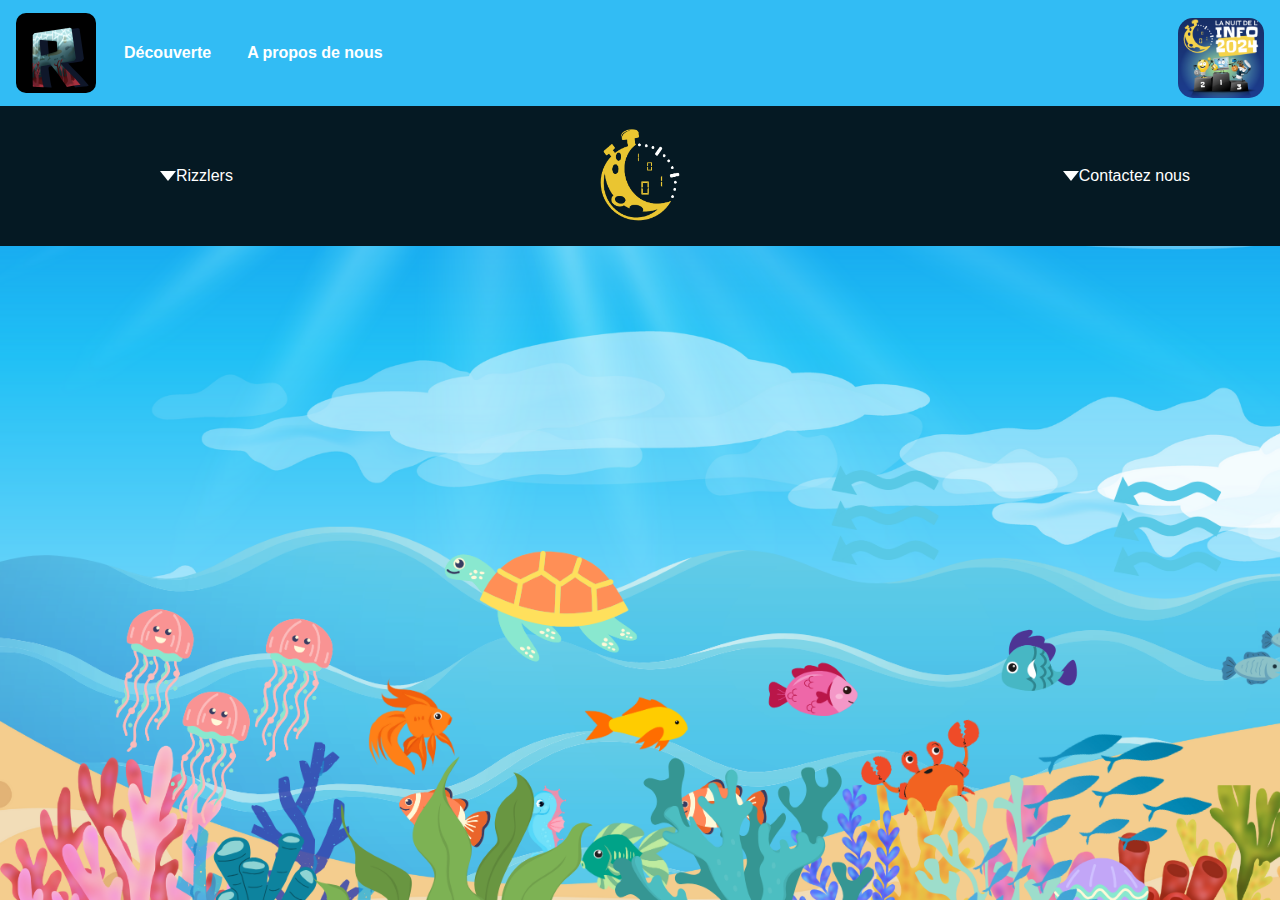
==== Mission principal/decouverte.html @ e78df1b6 "Update decouverte.html" ====
<!DOCTYPE html>
<html lang="en">
<head>
    <meta charset="UTF-8">
    <link rel="stylesheet" href="css.css">
    <title>Accueil</title>
    <link rel="stylesheet" href="https://cdn.jsdelivr.net/npm/bootstrap@4.6.2/dist/css/bootstrap.min.css" >
</head>
<body>
<nav class="navbar navbar-expand-lg navbar-light" style="background-color: #32BCF4;">


    <a href="accueil.html">
        <img class="logo_equipe" src="images/logo_equipe.jpg" alt="Logo de l'équipe">
    </a>
    <button class="navbar-toggler" type="button" data-toggle="collapse" data-target="#navbarText" aria-controls="navbarText" aria-expanded="false" aria-label="Toggle navigation">
        <span class="navbar-toggler-icon"></span>
    </button>
    <div class="collapse navbar-collapse">
        <ul class="navbar-nav mr-auto">
            <li>
                <a class="nav-link" href="decouverte.html">Découverte</a>
            </li>
            <li>
                <a class="nav-link" href="equipe.html">A propos de nous</a>
            </li>
        </ul>
        <span class="logo_event">
                    <img src="images/nuitdel'info.png" alt="nuit de l'info">
                </span>
    </div>
</nav>



<footer>
    <div class="regroupe">
        <div class="equipe">
            <details>
                <summary>Rizzlers</summary>
                <div class="participant">
                    <p>Assia BENMAKHLOUF</p>
                    <p>Ayoub CHIKHI</p>
                    <p>Dorian SERIEYS</p>
                    <p>Aswin SIVASEKARAN</p>
                    <p>Niloy CHANDRA</p>
                    <p>Mohamed BOUYAHIA</p>
                    <p>Inès LADJENEF</p>
                    <p>Mohammed-Yassine ARKHA</p>
                </div>
            </details>
        </div>

        <div class="event">
            <img src="images/logo_event.png" alt="Logo de l'event">
        </div>

        <div class="iut">
            <details>
                <summary>Contactez nous</summary>
                <div class="reseau">
                    <p>Instagram</p>
                    <p>Twitter</p>
                    <p>Discord</p>
                    <p>Facebook</p>
                </div>
            </details>
        </div>
    </div>
</footer>

<script src="https://code.jquery.com/jquery-3.5.1.slim.min.js"></script>
<script src="https://cdn.jsdelivr.net/npm/bootstrap@4.6.2/dist/js/bootstrap.bundle.min.js"></script>
</body>
</html>
---- Mission principal/css.css ----
html, body {
    margin: 0;
    padding: 0;
    height: 100%;
    background-image: url("images/imageocean.png");
    background-repeat: no-repeat;
    background-size: cover;
}

body {
    display: flex;
    flex-direction: column; /* Toujours en colonne */
}

.main-content {
    flex-grow: 1; /* Permet d'occuper l'espace restant entre la nav et le footer */
    padding: 20px; /* Ajoute de l'espace autour du texte */
    color: black; /* Couleur du texte */
    text-align: left; /* Texte aligné à gauche */
}

/* Logo dans la navbar */
.logo_equipe {
    height: 80px;
    border-radius: 10px;
}
.navbar-nav .nav-link {
    color: white !important;
    font-weight: bold;
    text-decoration: none;
    margin-left: 20px; /* Décale chaque lien de 20px à gauche */
}

/* Logo de l'événement dans la navbar */
.logo_event img {
    display: block;
    margin-top: 10px;
    height: 80px;
    width: auto;
    border-radius: 15px;
}

.equipe{
    display: flex;
}

/* Footer général */
footer {
    background-color: #051923;
    display: flex;
    justify-content: space-between;
    padding: 20px;
}
.regroupe {
    display: flex;
    justify-content: space-between; /* Distribute space between items */
    align-items: center; /* Align items vertically in the center */
    gap: 20px; /* Space between items */
}

.equipe, .event, .iut {
    display: flex;
    flex-direction: column; /* Align content in a column within each section */
    justify-content: center; /* Vertically center the content */
}

.equipe p{
    text-align: center;
    justify-self: center;
    margin-left: 120px;
    padding-bottom: -10px;
    color: white;
}

.event img{
    width: 100px;
    height: 100px;
    margin-right: -100px;
}
details {
    display: flex;
    flex-direction: column;
    align-items: center; /* Centre le contenu horizontalement */
    justify-content: center; /* Centre le contenu verticalement */
    color: white;
}

details > summary {
    display: inline-flex; /* Aligne flèche et texte horizontalement */
    align-items: center; /* Aligne flèche et texte verticalement */
    cursor: pointer;
    text-align: center; /* Centre le texte */
    padding: 10px 20px; /* Ajoute un peu de marge autour du rizzler */
    margin-left: 120px;
}

details > summary::before {
    content: ''; /* Pas de texte, seulement un triangle */
    width: 0;
    height: 0;
    border-left: 8px solid transparent;
    border-right: 8px solid transparent;
    border-top: 10px solid white;
}


details[open] > summary::before {
    transform: rotate(90deg); /* Fait tourner la flèche lorsque ouvert */
    transition: transform 0.3s ease;
}
details > *:not(summary) {
    text-align: center; /* Centre les éléments sous le summary */
    margin-top: 10px; /* Ajoute un espace entre le summary et le contenu */
    color: black; /* Couleur du texte */
    font-size: 18px; /* Taille du texte */
}
.reseau p{
    text-align: center;
    justify-self: center;
    margin-left: 120px;
    padding-bottom: -10px;
    color: white;
}
.iut {
    display: flex;
    flex-direction: column;
    justify-content: center;
    margin-right: 50px; /* Décale la div IUT vers la gauche */
}
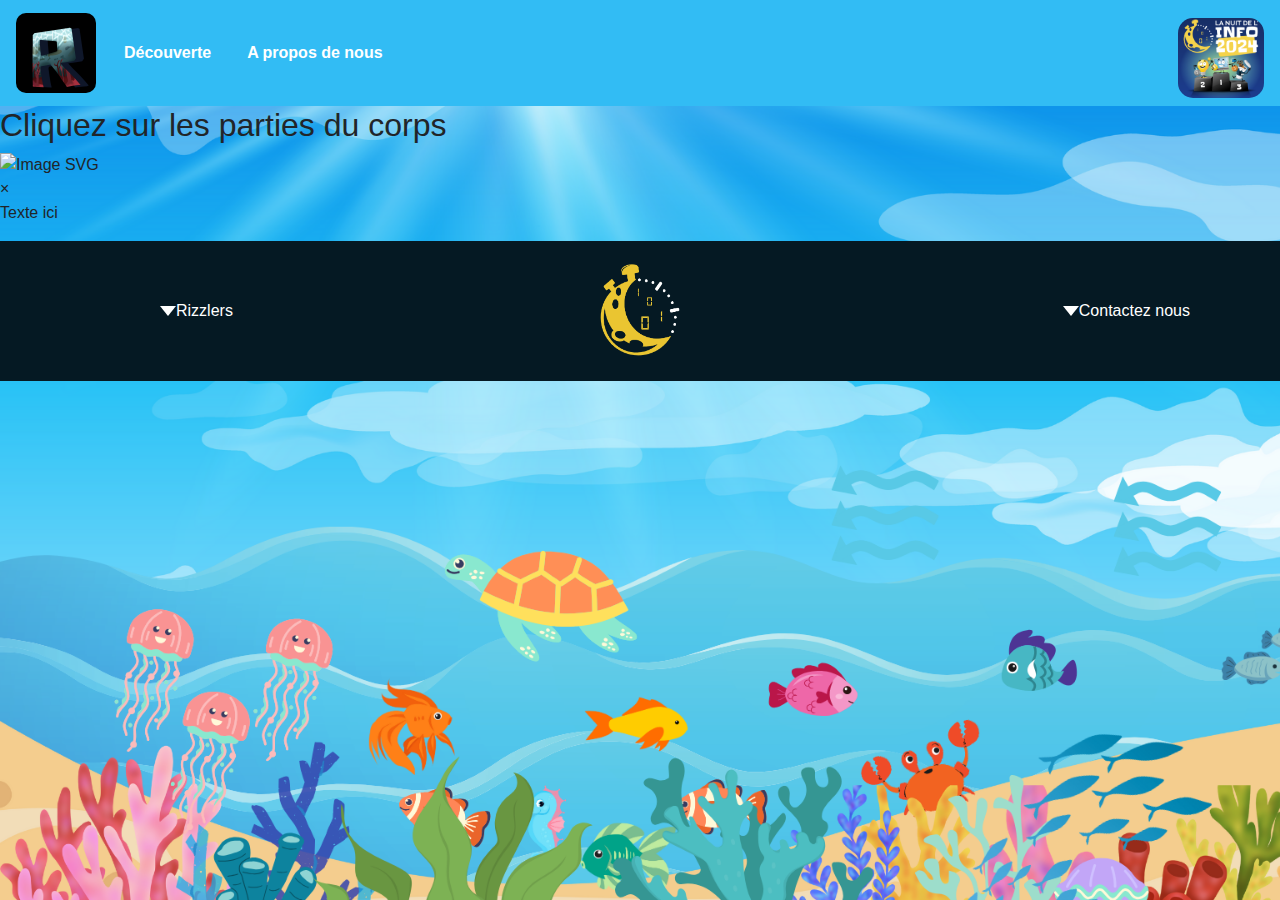
==== commit cc5fd37d: "Update decouverte.html" ====
--- a/Mission principal/decouverte.html
+++ b/Mission principal/decouverte.html
@@ -31,6 +31,72 @@
     </div>
 </nav>
 
+    <h2>Cliquez sur les parties du corps</h2>
+
+<div class="image-container">
+    <img src="image.svg" alt="Image SVG" id="mainImage">
+    <div id="overlay">
+        <div class="zone" id="zone1" style="top: 5%; left: 45%; width: 10%; height: 7%;" data-text="Le cerveau humain est un réseau denses de neurones, liés entre eux par des synapses, qui coordonnent les fonctions cognitives, émotionnelles, et motrices. De manière similaire, l’océan est un vaste système connecté de courants marins, d’écosystèmes, et de cycles biochimiques. Tout comme le cerveau relie chaque partie du corps via des signaux nerveux, l’océan relie les continents en régulant le climat, en influençant les précipitations, et en alimentant la vie marine."></div>
+        <div class="zone" id="zone3" style="top: 23%; left: 40%; width: 20%; height: 10%;" data-text="Les poumons humains sont responsables de l’échange d’oxygène et de dioxyde de carbone, fournissant le carburant indispensable à toutes les cellules du corps. L’océan joue un rôle similaire à l’échelle planétaire : grâce au phytoplancton, il produit plus de 50 % de l’oxygène que nous respirons. Ce minuscule organisme, qui effectue la photosynthèse, agit comme les alvéoles des poumons humains, capturant le dioxyde de carbone et libérant l’oxygène nécessaire à la vie."></div>
+        <div class="zone" id="zone2" style="top: 25%; left: 49%; width: 7%; height: 5%;" data-text="Le cœur humain, en tant qu’organe vital, pompe le sang qui transporte l’oxygène et les nutriments essentiels à travers le corps. De même, l’océan agit comme le « cœur bleu » de la Terre. Il régule les climats, génère la majeure partie de l’oxygène que nous respirons grâce au phytoplancton, et fournit des ressources essentielles pour la survie de millions d’espèces."></div>
+        <div class="zone" id="zone4" style="top: 36%; left: 68%; width: 7%; height: 10%;" data-text="Les veines humaines forment un réseau complexe qui transporte le sang désoxygéné vers le cœur pour être réoxygéné. L’océan, avec ses courants marins, joue un rôle similaire en redistribuant la chaleur, les nutriments et l’énergie à travers le globe. Ces systèmes permettent de maintenir un équilibre essentiel pour la vie, que ce soit dans le corps ou sur Terre."></div>
+    </div>
+</div>
+<div id="textWindow" class="text-window">
+    <span id="closeBtn">&times;</span>
+    <p id="textContent">Texte ici</p>
+</div>
+
+<script>
+    const zones = document.querySelectorAll('.zone');
+    const mainImage = document.getElementById('mainImage');
+    const fullScreenOverlay = document.createElement('div');
+    fullScreenOverlay.style.position = 'fixed';
+    fullScreenOverlay.style.top = '0';
+    fullScreenOverlay.style.left = '0';
+    fullScreenOverlay.style.width = '100%';
+    fullScreenOverlay.style.height = '100%';
+    fullScreenOverlay.style.backgroundColor = 'black';
+    fullScreenOverlay.style.color = 'white';
+    fullScreenOverlay.style.display = 'flex';
+    fullScreenOverlay.style.justifyContent = 'center';
+    fullScreenOverlay.style.alignItems = 'center';
+    fullScreenOverlay.style.fontSize = '2rem';
+    fullScreenOverlay.style.zIndex = '1000';
+    fullScreenOverlay.style.display = 'none';
+    document.body.appendChild(fullScreenOverlay);
+    const closeOverlayButton = document.createElement('button');
+    closeOverlayButton.textContent = 'Fermer';
+    closeOverlayButton.style.position = 'absolute';
+    closeOverlayButton.style.top = '10px';
+    closeOverlayButton.style.right = '10px';
+    closeOverlayButton.style.padding = '10px 15px';
+    closeOverlayButton.style.fontSize = '1rem';
+    closeOverlayButton.style.backgroundColor = 'red';
+    closeOverlayButton.style.color = 'white';
+    closeOverlayButton.style.border = 'none';
+    closeOverlayButton.style.cursor = 'pointer';
+    closeOverlayButton.style.borderRadius = '5px';
+    fullScreenOverlay.appendChild(closeOverlayButton);
+    zones.forEach(zone => {
+        zone.addEventListener('click', () => {
+            const text = zone.getAttribute('data-text');
+            if (text) {
+                mainImage.style.display = 'none';
+                fullScreenOverlay.style.display = 'flex';
+                fullScreenOverlay.textContent = text;
+                fullScreenOverlay.appendChild(closeOverlayButton);
+            }
+        });
+    });
+    closeOverlayButton.addEventListener('click', () => {
+        fullScreenOverlay.style.display = 'none';
+        mainImage.style.display = 'block';
+    });
+    closeOverlayButton.addEventListener('click', (event) => {
+        event.stopPropagation();
+    });
+</script>
 
 
 <footer>
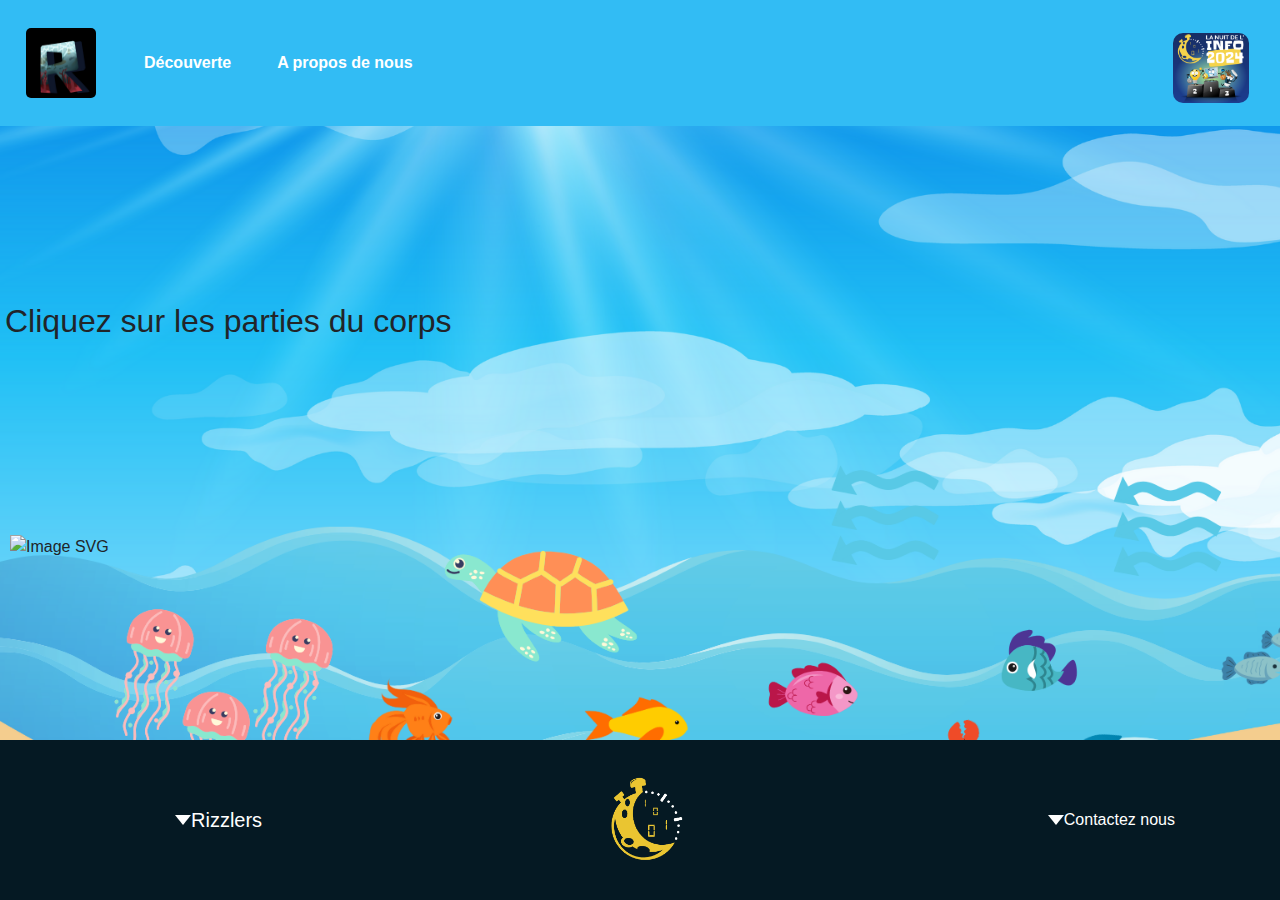
==== commit 8c907d87: "Update decouverte.html" ====
--- a/Mission principal/decouverte.html
+++ b/Mission principal/decouverte.html
@@ -2,7 +2,7 @@
 <html lang="en">
 <head>
     <meta charset="UTF-8">
-    <link rel="stylesheet" href="css.css">
+    <link rel="stylesheet" href="style.css">
     <title>Accueil</title>
     <link rel="stylesheet" href="https://cdn.jsdelivr.net/npm/bootstrap@4.6.2/dist/css/bootstrap.min.css" >
 </head>
--- a/Mission principal/style.css
+++ b/Mission principal/style.css
@@ -0,0 +1,193 @@
+html, body {
+    margin: 0;
+    padding: 0;
+    height: 100%; /* Pour que le corps occupe toute la hauteur de la fenêtre */
+    display: flex;
+    flex-direction: column; /* Colonne : contenu suivi du footer */
+}
+
+body {
+    justify-content: space-between; /* Sépare le contenu et le footer */
+    background-image: url("images/imageocean.png");
+    background-repeat: no-repeat;
+    background-size: cover;
+}
+
+/* Logo dans la navbar */
+.logo_equipe {
+    height: 80px;
+    border-radius: 10px;
+}
+.navbar-nav .nav-link {
+    color: white !important;
+    font-weight: bold;
+    text-decoration: none;
+    margin-left: 20px; /* Décale chaque lien de 20px à gauche */
+}
+
+/* Logo de l'événement dans la navbar */
+.logo_event img {
+    display: block;
+    margin-top: 10px;
+    height: 80px;
+    width: auto;
+    border-radius: 15px;
+}
+
+.equipe{
+    display: flex;
+}
+
+/* Footer général */
+footer {
+    background-color: #051923;
+    display: flex;
+    justify-content: space-between;
+    padding: 20px;
+}
+.regroupe {
+    display: flex;
+    justify-content: space-between; /* Distribute space between items */
+    align-items: center; /* Align items vertically in the center */
+    gap: 20px; /* Space between items */
+}
+
+.equipe, .event, .iut {
+    display: flex;
+    flex-direction: column; /* Align content in a column within each section */
+    justify-content: center; /* Vertically center the content */
+}
+
+.equipe p{
+    text-align: center;
+    justify-self: center;
+    margin-left: 120px;
+    padding-bottom: -10px;
+    color: white;
+}
+
+.event img{
+    width: 100px;
+    height: 100px;
+    margin-right: -100px;
+}
+details {
+    display: flex;
+    flex-direction: column;
+    align-items: center; /* Centre le contenu horizontalement */
+    justify-content: center; /* Centre le contenu verticalement */
+    color: white;
+}
+
+details > summary {
+    display: inline-flex; /* Aligne flèche et texte horizontalement */
+    align-items: center; /* Aligne flèche et texte verticalement */
+    cursor: pointer;
+    text-align: center; /* Centre le texte */
+    padding: 10px 20px; /* Ajoute un peu de marge autour du rizzler */
+    margin-left: 120px;
+}
+
+details > summary::before {
+    content: ''; /* Pas de texte, seulement un triangle */
+    width: 0;
+    height: 0;
+    border-left: 8px solid transparent;
+    border-right: 8px solid transparent;
+    border-top: 10px solid white;
+}
+
+
+details[open] > summary::before {
+    transform: rotate(90deg); /* Fait tourner la flèche lorsque ouvert */
+    transition: transform 0.3s ease;
+}
+details > *:not(summary) {
+    text-align: center; /* Centre les éléments sous le summary */
+    margin-top: 10px; /* Ajoute un espace entre le summary et le contenu */
+    color: black; /* Couleur du texte */
+    font-size: 18px; /* Taille du texte */
+}
+.reseau p{
+    text-align: center;
+    justify-self: center;
+    margin-left: 120px;
+    padding-bottom: -10px;
+    color: white;
+}
+.iut {
+    display: flex;
+    flex-direction: column;
+    justify-content: center;
+    margin-right: 50px; /* Décale la div IUT vers la gauche */
+}
+
+
+
+main section h1{
+    font-size: 40px;
+    justify-self: center;
+    color: #021860;
+}
+
+.main {
+    font-size: 20px;
+    justify-self: center;
+    color: #0c00cc;
+    text-align: center;
+}
+
+.equipe {
+    font-size: 20px;
+    justify-self: center;
+    color: #0c00cc;
+    text-align: center;
+}
+
+.image-container {
+    position: relative;
+    display: inline-block;
+    width: 600px;
+    height: auto;
+}
+#mainImage {
+    width: 100%;
+    height: auto;
+    cursor: pointer;
+}
+#overlay {
+    position: absolute;
+    top: 0;
+    left: 0;
+    width: 100%;
+    height: 100%;
+    pointer-events: none;
+}
+.zone {
+    pointer-events: auto;
+    position: absolute;
+    cursor: pointer;
+    background: rgba(255, 255, 255, 0.3);
+    border: 2px solid rgba(0, 0, 0, 0.5);
+    opacity: 0;
+}
+.text-window {
+    display: none;
+    position: absolute;
+    background: rgba(0, 0, 0, 1);
+    color: white;
+    padding: 10px;
+    border-radius: 2px;
+    z-index: 10;
+}
+.text-window #closeBtn {
+    position: absolute;
+    top: 0;
+    right: 10px;
+    cursor: pointer;
+    font-size: 32px;
+}
+
+*{
+    padding: 5px;
+}
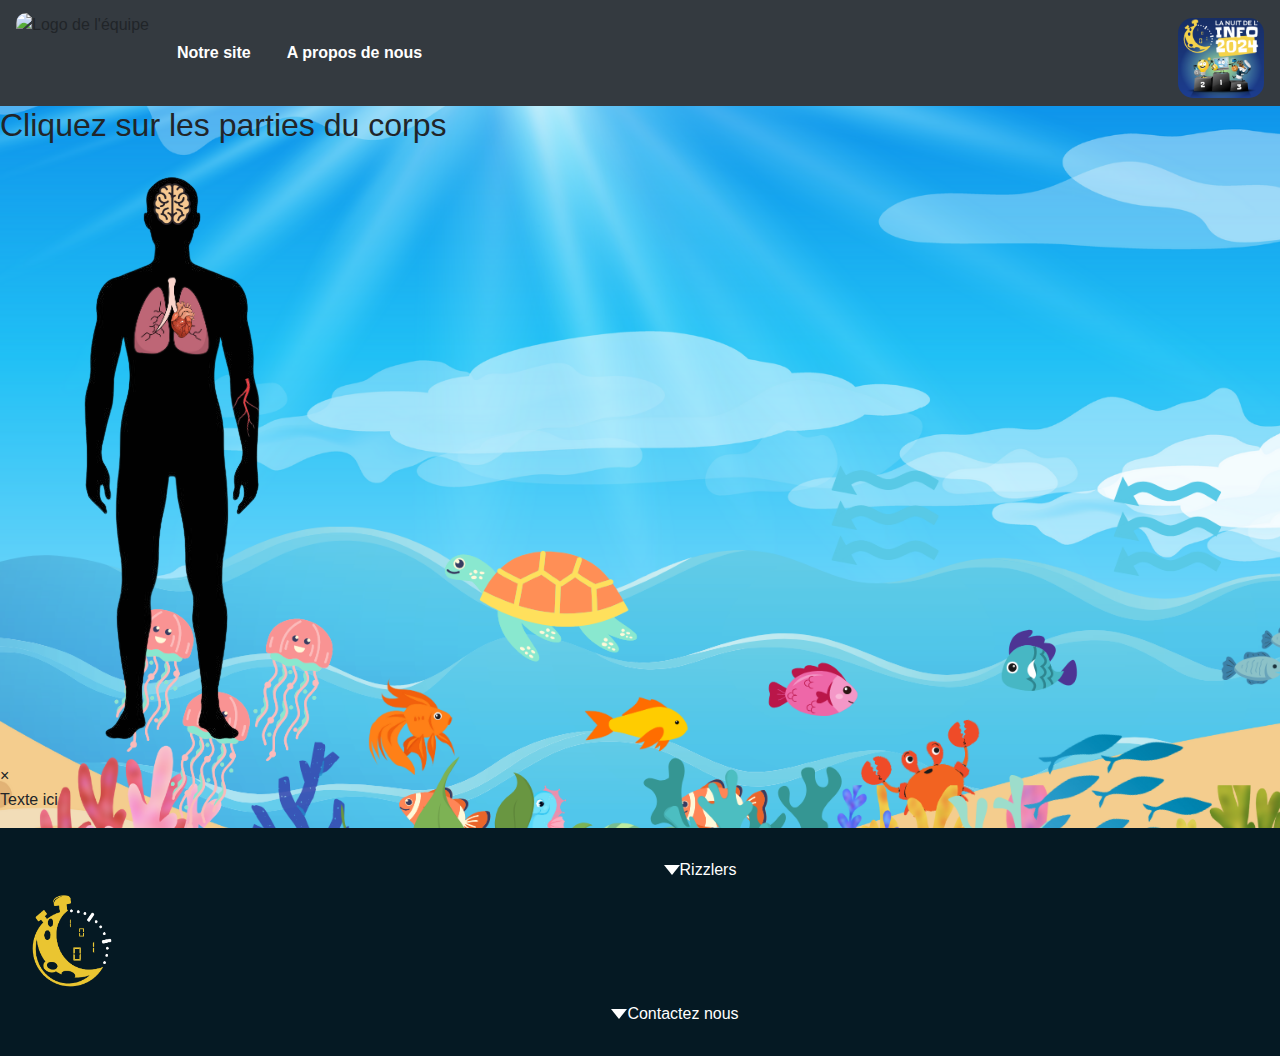
==== commit 998108ca: "Update decouverte.html" ====
--- a/Mission principal/decouverte.html
+++ b/Mission principal/decouverte.html
@@ -2,39 +2,36 @@
 <html lang="en">
 <head>
     <meta charset="UTF-8">
-    <link rel="stylesheet" href="style.css">
+    <link rel="stylesheet" href="css.css">
     <title>Accueil</title>
     <link rel="stylesheet" href="https://cdn.jsdelivr.net/npm/bootstrap@4.6.2/dist/css/bootstrap.min.css" >
 </head>
 <body>
-<nav class="navbar navbar-expand-lg navbar-light" style="background-color: #32BCF4;">
-
-
-    <a href="accueil.html">
-        <img class="logo_equipe" src="images/logo_equipe.jpg" alt="Logo de l'équipe">
-    </a>
+<nav class="navbar navbar-expand-lg navbar-light bg-dark">
+    <img class="logo_equipe" src="images/KoroSensei.png" alt="Logo de l'équipe">
     <button class="navbar-toggler" type="button" data-toggle="collapse" data-target="#navbarText" aria-controls="navbarText" aria-expanded="false" aria-label="Toggle navigation">
         <span class="navbar-toggler-icon"></span>
     </button>
     <div class="collapse navbar-collapse">
         <ul class="navbar-nav mr-auto">
             <li>
-                <a class="nav-link" href="decouverte.html">Découverte</a>
+                <a class="nav-link" href="notre_site.html">Notre site</a>
             </li>
             <li>
                 <a class="nav-link" href="equipe.html">A propos de nous</a>
             </li>
         </ul>
         <span class="logo_event">
-                    <img src="images/nuitdel'info.png" alt="nuit de l'info">
-                </span>
+      <img src="images/nuitdel'info.png" alt="nuit de l'info">
+    </span>
     </div>
 </nav>
 
-    <h2>Cliquez sur les parties du corps</h2>
+
+<h2>Cliquez sur les parties du corps</h2>
 
 <div class="image-container">
-    <img src="image.svg" alt="Image SVG" id="mainImage">
+    <img src="images/image.svg" alt="Image SVG" id="mainImage">
     <div id="overlay">
         <div class="zone" id="zone1" style="top: 5%; left: 45%; width: 10%; height: 7%;" data-text="Le cerveau humain est un réseau denses de neurones, liés entre eux par des synapses, qui coordonnent les fonctions cognitives, émotionnelles, et motrices. De manière similaire, l’océan est un vaste système connecté de courants marins, d’écosystèmes, et de cycles biochimiques. Tout comme le cerveau relie chaque partie du corps via des signaux nerveux, l’océan relie les continents en régulant le climat, en influençant les précipitations, et en alimentant la vie marine."></div>
         <div class="zone" id="zone3" style="top: 23%; left: 40%; width: 20%; height: 10%;" data-text="Les poumons humains sont responsables de l’échange d’oxygène et de dioxyde de carbone, fournissant le carburant indispensable à toutes les cellules du corps. L’océan joue un rôle similaire à l’échelle planétaire : grâce au phytoplancton, il produit plus de 50 % de l’oxygène que nous respirons. Ce minuscule organisme, qui effectue la photosynthèse, agit comme les alvéoles des poumons humains, capturant le dioxyde de carbone et libérant l’oxygène nécessaire à la vie."></div>
@@ -98,43 +95,42 @@
     });
 </script>
 
+<footer>
+    <div class="jsp">
+    <div class="equipe">
+        <details>
+            <summary>Rizzlers</summary>
+            <div class="participant">
+            <p>Assia BENMAKHLOUF</p>
+            <p>Ayoub CHIKHI</p>
+            <p>Dorian SERIEYS</p>
+            <p>Aswin SIVASEKARAN</p>
+            <p>Niloy CHANDRA</p>
+            <p>Mohamed BOUYAHIA</p>
+            </div>
+        </details>
+    </div>
 
-<footer>
-    <div class="regroupe">
-        <div class="equipe">
-            <details>
-                <summary>Rizzlers</summary>
-                <div class="participant">
-                    <p>Assia BENMAKHLOUF</p>
-                    <p>Ayoub CHIKHI</p>
-                    <p>Dorian SERIEYS</p>
-                    <p>Aswin SIVASEKARAN</p>
-                    <p>Niloy CHANDRA</p>
-                    <p>Mohamed BOUYAHIA</p>
-                    <p>Inès LADJENEF</p>
-                    <p>Mohammed-Yassine ARKHA</p>
-                </div>
-            </details>
-        </div>
+    <div class="event">
+        <img src="images/logo_event.png" alt="Logo de l'event">
+    </div>
 
-        <div class="event">
-            <img src="images/logo_event.png" alt="Logo de l'event">
-        </div>
-
-        <div class="iut">
-            <details>
-                <summary>Contactez nous</summary>
-                <div class="reseau">
-                    <p>Instagram</p>
-                    <p>Twitter</p>
-                    <p>Discord</p>
-                    <p>Facebook</p>
-                </div>
-            </details>
-        </div>
+    <div class="iut">
+        <details>
+            <summary>Contactez nous</summary>
+            <div class="participant">
+                <p>Assia BENMAKHLOUF</p>
+                <p>Ayoub CHIKHI</p>
+                <p>Dorian SERIEYS</p>
+                <p>Aswin SIVASEKARAN</p>
+                <p>Niloy CHANDRA</p>
+                <p>Mohamed BOUYAHIA</p>
+            </div>
+        </details>
+    </div>
     </div>
 </footer>
-
+<!-- Bootstrap JS and dependencies -->
 <script src="https://code.jquery.com/jquery-3.5.1.slim.min.js"></script>
 <script src="https://cdn.jsdelivr.net/npm/bootstrap@4.6.2/dist/js/bootstrap.bundle.min.js"></script>
 </body>
--- a/Mission principal/css.css
+++ b/Mission principal/css.css
@@ -0,0 +1,129 @@
+html, body {
+    margin: 0;
+    padding: 0;
+    height: 100%;
+    background-image: url("images/imageocean.png");
+    background-repeat: no-repeat;
+    background-size: cover;
+}
+
+body {
+    display: flex;
+    flex-direction: column; /* Toujours en colonne */
+}
+
+.main-content {
+    flex-grow: 1; /* Permet d'occuper l'espace restant entre la nav et le footer */
+    padding: 20px; /* Ajoute de l'espace autour du texte */
+    color: black; /* Couleur du texte */
+    text-align: left; /* Texte aligné à gauche */
+}
+
+/* Logo dans la navbar */
+.logo_equipe {
+    height: 80px;
+    border-radius: 10px;
+}
+.navbar-nav .nav-link {
+    color: white !important;
+    font-weight: bold;
+    text-decoration: none;
+    margin-left: 20px; /* Décale chaque lien de 20px à gauche */
+}
+
+/* Logo de l'événement dans la navbar */
+.logo_event img {
+    display: block;
+    margin-top: 10px;
+    height: 80px;
+    width: auto;
+    border-radius: 15px;
+}
+
+.equipe{
+    display: flex;
+}
+
+/* Footer général */
+footer {
+    background-color: #051923;
+    display: flex;
+    justify-content: space-between;
+    padding: 20px;
+}
+.regroupe {
+    display: flex;
+    justify-content: space-between; /* Distribute space between items */
+    align-items: center; /* Align items vertically in the center */
+    gap: 20px; /* Space between items */
+}
+
+.equipe, .event, .iut {
+    display: flex;
+    flex-direction: column; /* Align content in a column within each section */
+    justify-content: center; /* Vertically center the content */
+}
+
+.equipe p{
+    text-align: center;
+    justify-self: center;
+    margin-left: 120px;
+    padding-bottom: -10px;
+    color: white;
+}
+
+.event img{
+    width: 100px;
+    height: 100px;
+    margin-right: -100px;
+}
+details {
+    display: flex;
+    flex-direction: column;
+    align-items: center; /* Centre le contenu horizontalement */
+    justify-content: center; /* Centre le contenu verticalement */
+    color: white;
+}
+
+details > summary {
+    display: inline-flex; /* Aligne flèche et texte horizontalement */
+    align-items: center; /* Aligne flèche et texte verticalement */
+    cursor: pointer;
+    text-align: center; /* Centre le texte */
+    padding: 10px 20px; /* Ajoute un peu de marge autour du rizzler */
+    margin-left: 120px;
+}
+
+details > summary::before {
+    content: ''; /* Pas de texte, seulement un triangle */
+    width: 0;
+    height: 0;
+    border-left: 8px solid transparent;
+    border-right: 8px solid transparent;
+    border-top: 10px solid white;
+}
+
+
+details[open] > summary::before {
+    transform: rotate(90deg); /* Fait tourner la flèche lorsque ouvert */
+    transition: transform 0.3s ease;
+}
+details > *:not(summary) {
+    text-align: center; /* Centre les éléments sous le summary */
+    margin-top: 10px; /* Ajoute un espace entre le summary et le contenu */
+    color: black; /* Couleur du texte */
+    font-size: 18px; /* Taille du texte */
+}
+.reseau p{
+    text-align: center;
+    justify-self: center;
+    margin-left: 120px;
+    padding-bottom: -10px;
+    color: white;
+}
+.iut {
+    display: flex;
+    flex-direction: column;
+    justify-content: center;
+    margin-right: 50px; /* Décale la div IUT vers la gauche */
+}
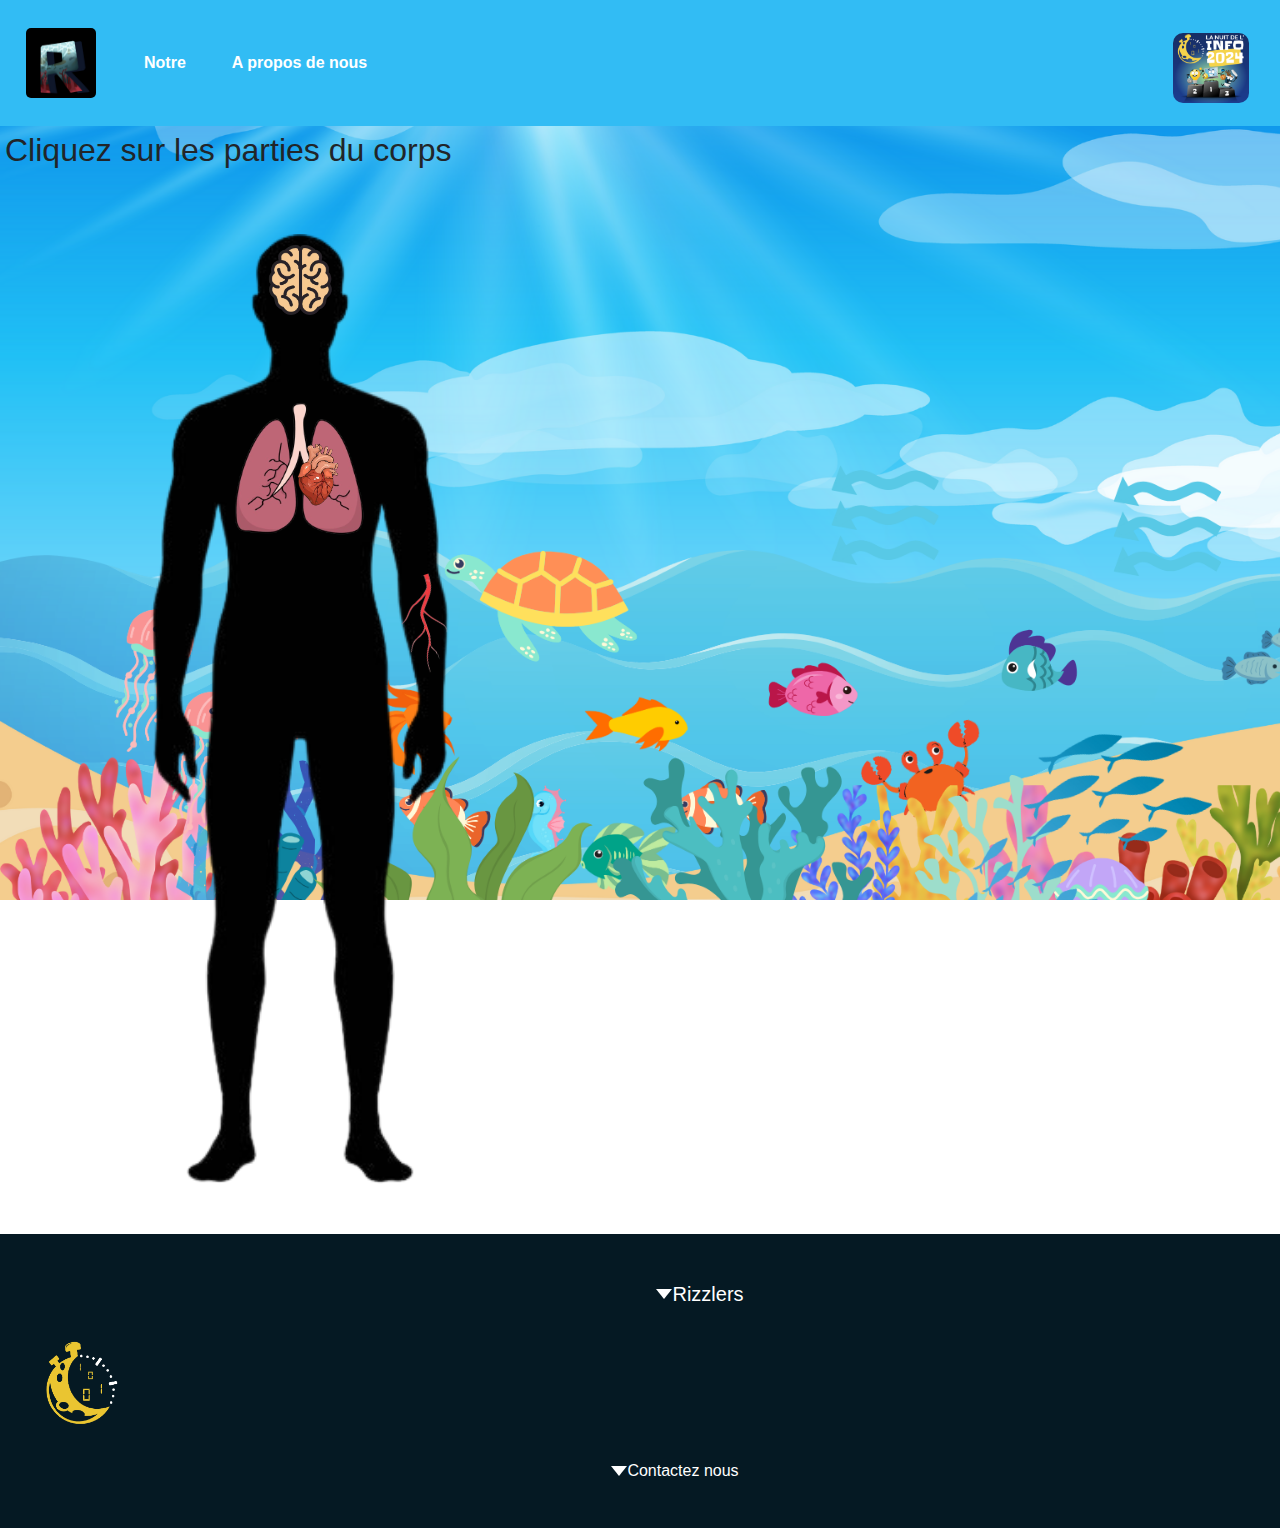
==== commit 074bc120: "Update decouverte.html" ====
--- a/Mission principal/decouverte.html
+++ b/Mission principal/decouverte.html
@@ -1,29 +1,32 @@
 <!DOCTYPE html>
-<html lang="en">
+<html lang="fr">
 <head>
     <meta charset="UTF-8">
-    <link rel="stylesheet" href="css.css">
+    <link rel="stylesheet" href=style.css>
     <title>Accueil</title>
     <link rel="stylesheet" href="https://cdn.jsdelivr.net/npm/bootstrap@4.6.2/dist/css/bootstrap.min.css" >
 </head>
 <body>
-<nav class="navbar navbar-expand-lg navbar-light bg-dark">
-    <img class="logo_equipe" src="images/KoroSensei.png" alt="Logo de l'équipe">
+<nav class="navbar navbar-expand-lg navbar-light" style="background-color: #32BCF4;">
+
+    <a href="accueil.html">
+        <img class="logo_equipe" src="images/logo_equipe.jpg" alt="Logo de l'équipe">
+    </a>
     <button class="navbar-toggler" type="button" data-toggle="collapse" data-target="#navbarText" aria-controls="navbarText" aria-expanded="false" aria-label="Toggle navigation">
         <span class="navbar-toggler-icon"></span>
     </button>
     <div class="collapse navbar-collapse">
         <ul class="navbar-nav mr-auto">
             <li>
-                <a class="nav-link" href="notre_site.html">Notre site</a>
+                <a class="nav-link" href="decouverte.html">Notre </a>
             </li>
             <li>
                 <a class="nav-link" href="equipe.html">A propos de nous</a>
             </li>
         </ul>
         <span class="logo_event">
-      <img src="images/nuitdel'info.png" alt="nuit de l'info">
-    </span>
+                    <img src="images/nuitdel'info.png" alt="nuit de l'info">
+                </span>
     </div>
 </nav>
 
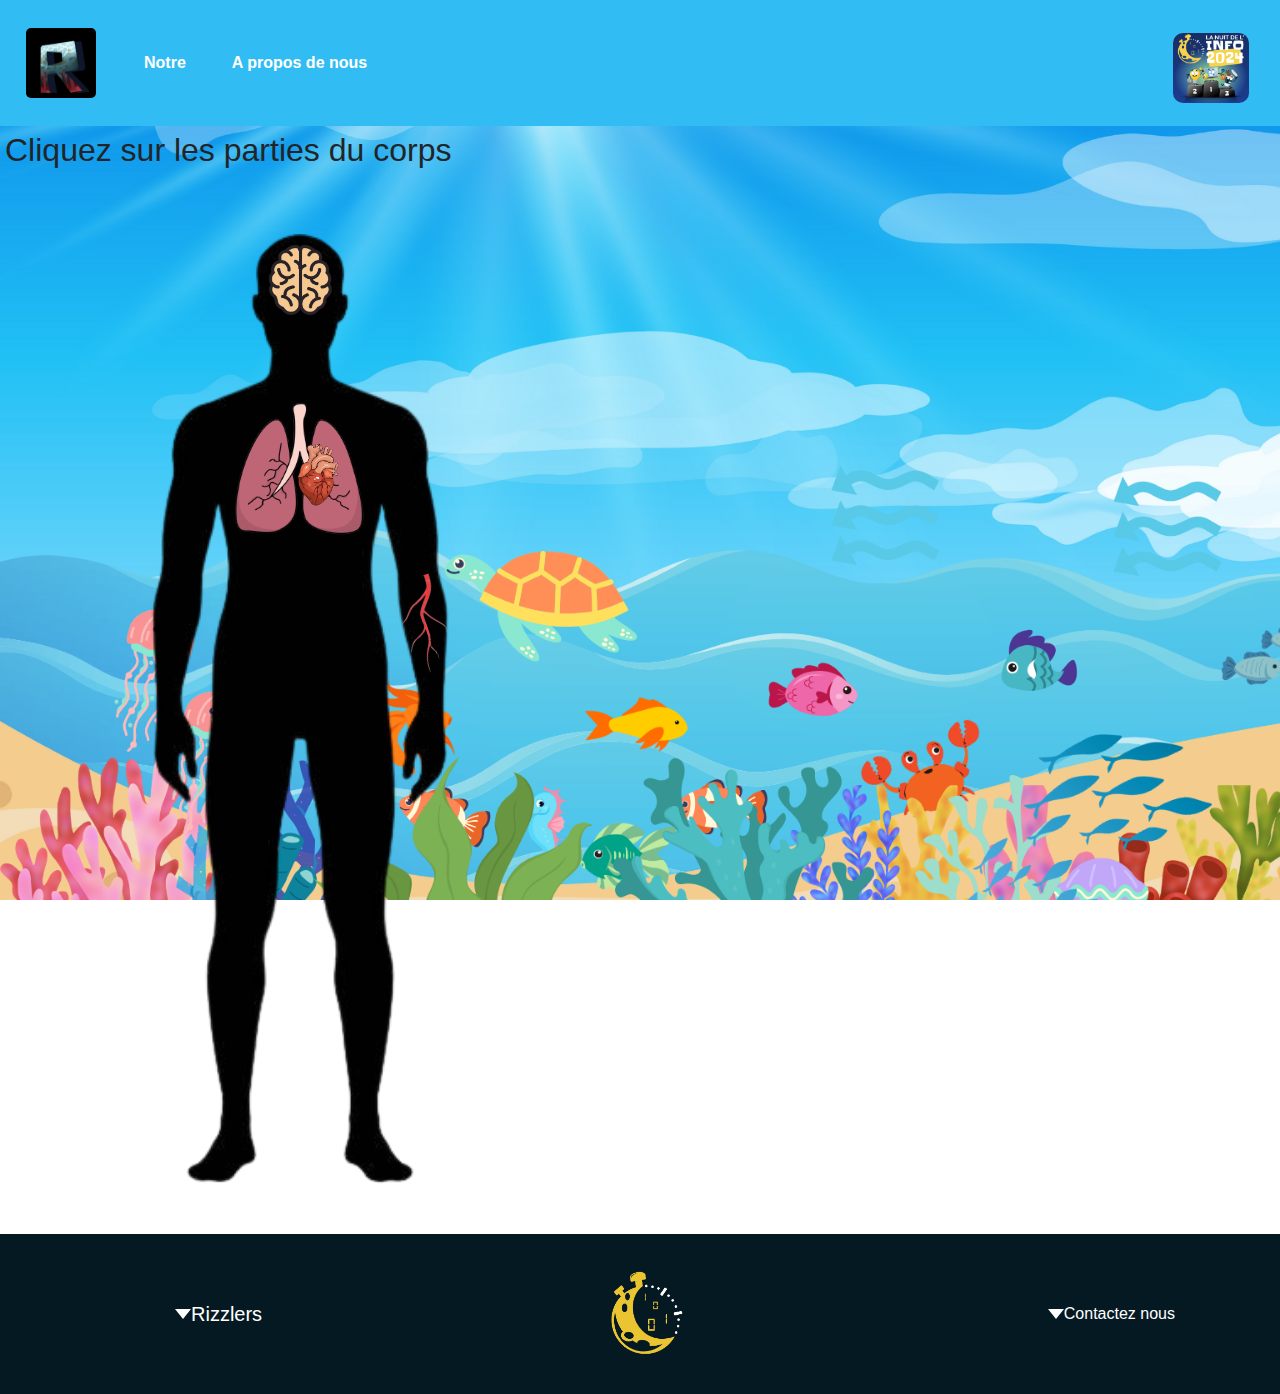
==== commit f17c331b: "Update decouverte.html" ====
--- a/Mission principal/decouverte.html
+++ b/Mission principal/decouverte.html
@@ -99,41 +99,41 @@
 </script>
 
 <footer>
-    <div class="jsp">
-    <div class="equipe">
-        <details>
-            <summary>Rizzlers</summary>
-            <div class="participant">
-            <p>Assia BENMAKHLOUF</p>
-            <p>Ayoub CHIKHI</p>
-            <p>Dorian SERIEYS</p>
-            <p>Aswin SIVASEKARAN</p>
-            <p>Niloy CHANDRA</p>
-            <p>Mohamed BOUYAHIA</p>
-            </div>
-        </details>
-    </div>
+    <div class="regroupe">
+        <div class="equipe">
+            <details>
+                <summary>Rizzlers</summary>
+                <div class="participant">
+                    <p>Assia BENMAKHLOUF</p>
+                    <p>Ayoub CHIKHI</p>
+                    <p>Dorian SERIEYS</p>
+                    <p>Aswin SIVASEKARAN</p>
+                    <p>Niloy CHANDRA</p>
+                    <p>Mohamed BOUYAHIA</p>
+                    <p>Inès LADJENEF</p>
+                    <p>Mohammed-Yassine ARKHA</p>
+                </div>
+            </details>
+        </div>
 
-    <div class="event">
-        <img src="images/logo_event.png" alt="Logo de l'event">
-    </div>
+        <div class="event">
+            <img src="images/logo_event.png" alt="Logo de l'event">
+        </div>
 
-    <div class="iut">
-        <details>
-            <summary>Contactez nous</summary>
-            <div class="participant">
-                <p>Assia BENMAKHLOUF</p>
-                <p>Ayoub CHIKHI</p>
-                <p>Dorian SERIEYS</p>
-                <p>Aswin SIVASEKARAN</p>
-                <p>Niloy CHANDRA</p>
-                <p>Mohamed BOUYAHIA</p>
-            </div>
-        </details>
-    </div>
+        <div class="iut">
+            <details>
+                <summary>Contactez nous</summary>
+                <div class="reseau">
+                    <p>Instagram</p>
+                    <p>Twitter</p>
+                    <p>Discord</p>
+                    <p>Facebook</p>
+                </div>
+            </details>
+        </div>
     </div>
 </footer>
-<!-- Bootstrap JS and dependencies -->
+
 <script src="https://code.jquery.com/jquery-3.5.1.slim.min.js"></script>
 <script src="https://cdn.jsdelivr.net/npm/bootstrap@4.6.2/dist/js/bootstrap.bundle.min.js"></script>
 </body>
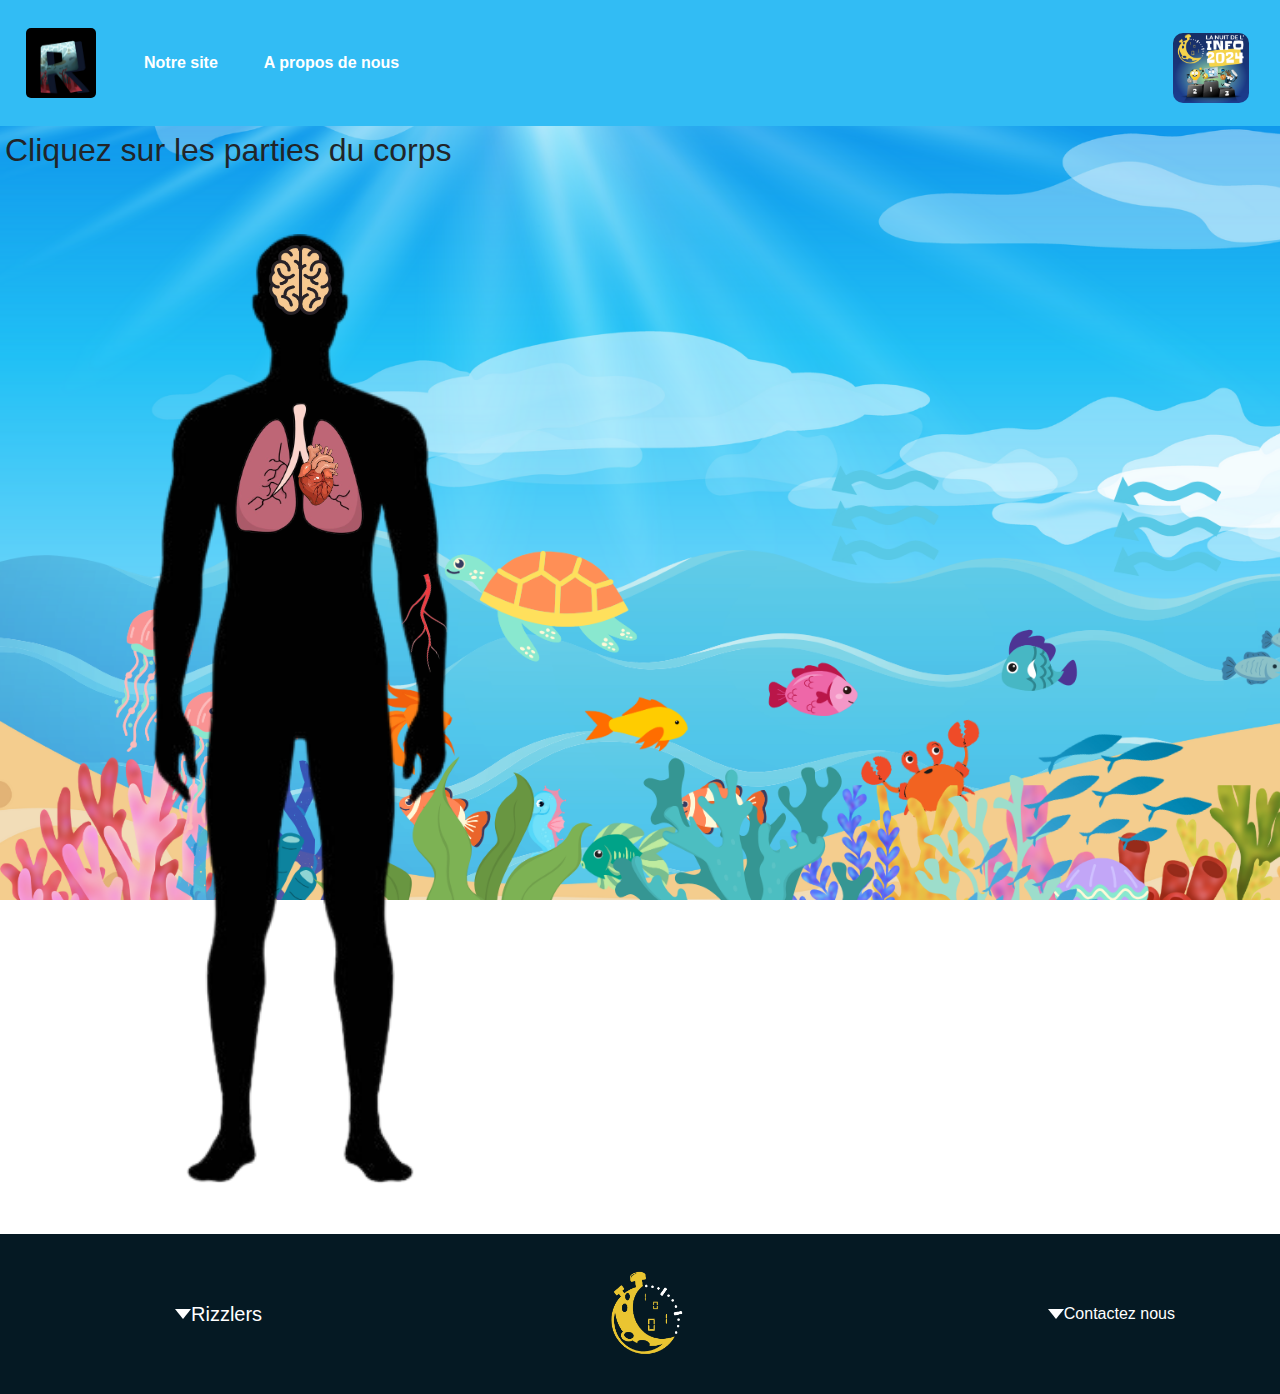
==== commit 4961b404: "Update decouverte.html" ====
--- a/Mission principal/decouverte.html
+++ b/Mission principal/decouverte.html
@@ -1,13 +1,14 @@
 <!DOCTYPE html>
-<html lang="fr">
+<html lang="en">
 <head>
     <meta charset="UTF-8">
-    <link rel="stylesheet" href=style.css>
+    <link rel="stylesheet" href="style.css">
     <title>Accueil</title>
     <link rel="stylesheet" href="https://cdn.jsdelivr.net/npm/bootstrap@4.6.2/dist/css/bootstrap.min.css" >
 </head>
 <body>
 <nav class="navbar navbar-expand-lg navbar-light" style="background-color: #32BCF4;">
+
 
     <a href="accueil.html">
         <img class="logo_equipe" src="images/logo_equipe.jpg" alt="Logo de l'équipe">
@@ -18,7 +19,7 @@
     <div class="collapse navbar-collapse">
         <ul class="navbar-nav mr-auto">
             <li>
-                <a class="nav-link" href="decouverte.html">Notre </a>
+                <a class="nav-link" href="decouverte.html">Notre site</a>
             </li>
             <li>
                 <a class="nav-link" href="equipe.html">A propos de nous</a>
--- a/Mission principal/style.css
+++ b/Mission principal/style.css
@@ -0,0 +1,193 @@
+html, body {
+    margin: 0;
+    padding: 0;
+    height: 100%; /* Pour que le corps occupe toute la hauteur de la fenêtre */
+    display: flex;
+    flex-direction: column; /* Colonne : contenu suivi du footer */
+}
+
+body {
+    justify-content: space-between; /* Sépare le contenu et le footer */
+    background-image: url("images/imageocean.png");
+    background-repeat: no-repeat;
+    background-size: cover;
+}
+
+/* Logo dans la navbar */
+.logo_equipe {
+    height: 80px;
+    border-radius: 10px;
+}
+.navbar-nav .nav-link {
+    color: white !important;
+    font-weight: bold;
+    text-decoration: none;
+    margin-left: 20px; /* Décale chaque lien de 20px à gauche */
+}
+
+/* Logo de l'événement dans la navbar */
+.logo_event img {
+    display: block;
+    margin-top: 10px;
+    height: 80px;
+    width: auto;
+    border-radius: 15px;
+}
+
+.equipe{
+    display: flex;
+}
+
+/* Footer général */
+footer {
+    background-color: #051923;
+    display: flex;
+    justify-content: space-between;
+    padding: 20px;
+}
+.regroupe {
+    display: flex;
+    justify-content: space-between; /* Distribute space between items */
+    align-items: center; /* Align items vertically in the center */
+    gap: 20px; /* Space between items */
+}
+
+.equipe, .event, .iut {
+    display: flex;
+    flex-direction: column; /* Align content in a column within each section */
+    justify-content: center; /* Vertically center the content */
+}
+
+.equipe p{
+    text-align: center;
+    justify-self: center;
+    margin-left: 120px;
+    padding-bottom: -10px;
+    color: white;
+}
+
+.event img{
+    width: 100px;
+    height: 100px;
+    margin-right: -100px;
+}
+details {
+    display: flex;
+    flex-direction: column;
+    align-items: center; /* Centre le contenu horizontalement */
+    justify-content: center; /* Centre le contenu verticalement */
+    color: white;
+}
+
+details > summary {
+    display: inline-flex; /* Aligne flèche et texte horizontalement */
+    align-items: center; /* Aligne flèche et texte verticalement */
+    cursor: pointer;
+    text-align: center; /* Centre le texte */
+    padding: 10px 20px; /* Ajoute un peu de marge autour du rizzler */
+    margin-left: 120px;
+}
+
+details > summary::before {
+    content: ''; /* Pas de texte, seulement un triangle */
+    width: 0;
+    height: 0;
+    border-left: 8px solid transparent;
+    border-right: 8px solid transparent;
+    border-top: 10px solid white;
+}
+
+
+details[open] > summary::before {
+    transform: rotate(90deg); /* Fait tourner la flèche lorsque ouvert */
+    transition: transform 0.3s ease;
+}
+details > *:not(summary) {
+    text-align: center; /* Centre les éléments sous le summary */
+    margin-top: 10px; /* Ajoute un espace entre le summary et le contenu */
+    color: black; /* Couleur du texte */
+    font-size: 18px; /* Taille du texte */
+}
+.reseau p{
+    text-align: center;
+    justify-self: center;
+    margin-left: 120px;
+    padding-bottom: -10px;
+    color: white;
+}
+.iut {
+    display: flex;
+    flex-direction: column;
+    justify-content: center;
+    margin-right: 50px; /* Décale la div IUT vers la gauche */
+}
+
+
+
+main section h1{
+    font-size: 40px;
+    justify-self: center;
+    color: #021860;
+}
+
+.main {
+    font-size: 20px;
+    justify-self: center;
+    color: #0c00cc;
+    text-align: center;
+}
+
+.equipe {
+    font-size: 20px;
+    justify-self: center;
+    color: #0c00cc;
+    text-align: center;
+}
+
+.image-container {
+    position: relative;
+    display: inline-block;
+    width: 600px;
+    height: auto;
+}
+#mainImage {
+    width: 100%;
+    height: auto;
+    cursor: pointer;
+}
+#overlay {
+    position: absolute;
+    top: 0;
+    left: 0;
+    width: 100%;
+    height: 100%;
+    pointer-events: none;
+}
+.zone {
+    pointer-events: auto;
+    position: absolute;
+    cursor: pointer;
+    background: rgba(255, 255, 255, 0.3);
+    border: 2px solid rgba(0, 0, 0, 0.5);
+    opacity: 0;
+}
+.text-window {
+    display: none;
+    position: absolute;
+    background: rgba(0, 0, 0, 1);
+    color: white;
+    padding: 10px;
+    border-radius: 2px;
+    z-index: 10;
+}
+.text-window #closeBtn {
+    position: absolute;
+    top: 0;
+    right: 10px;
+    cursor: pointer;
+    font-size: 32px;
+}
+
+*{
+    padding: 5px;
+}
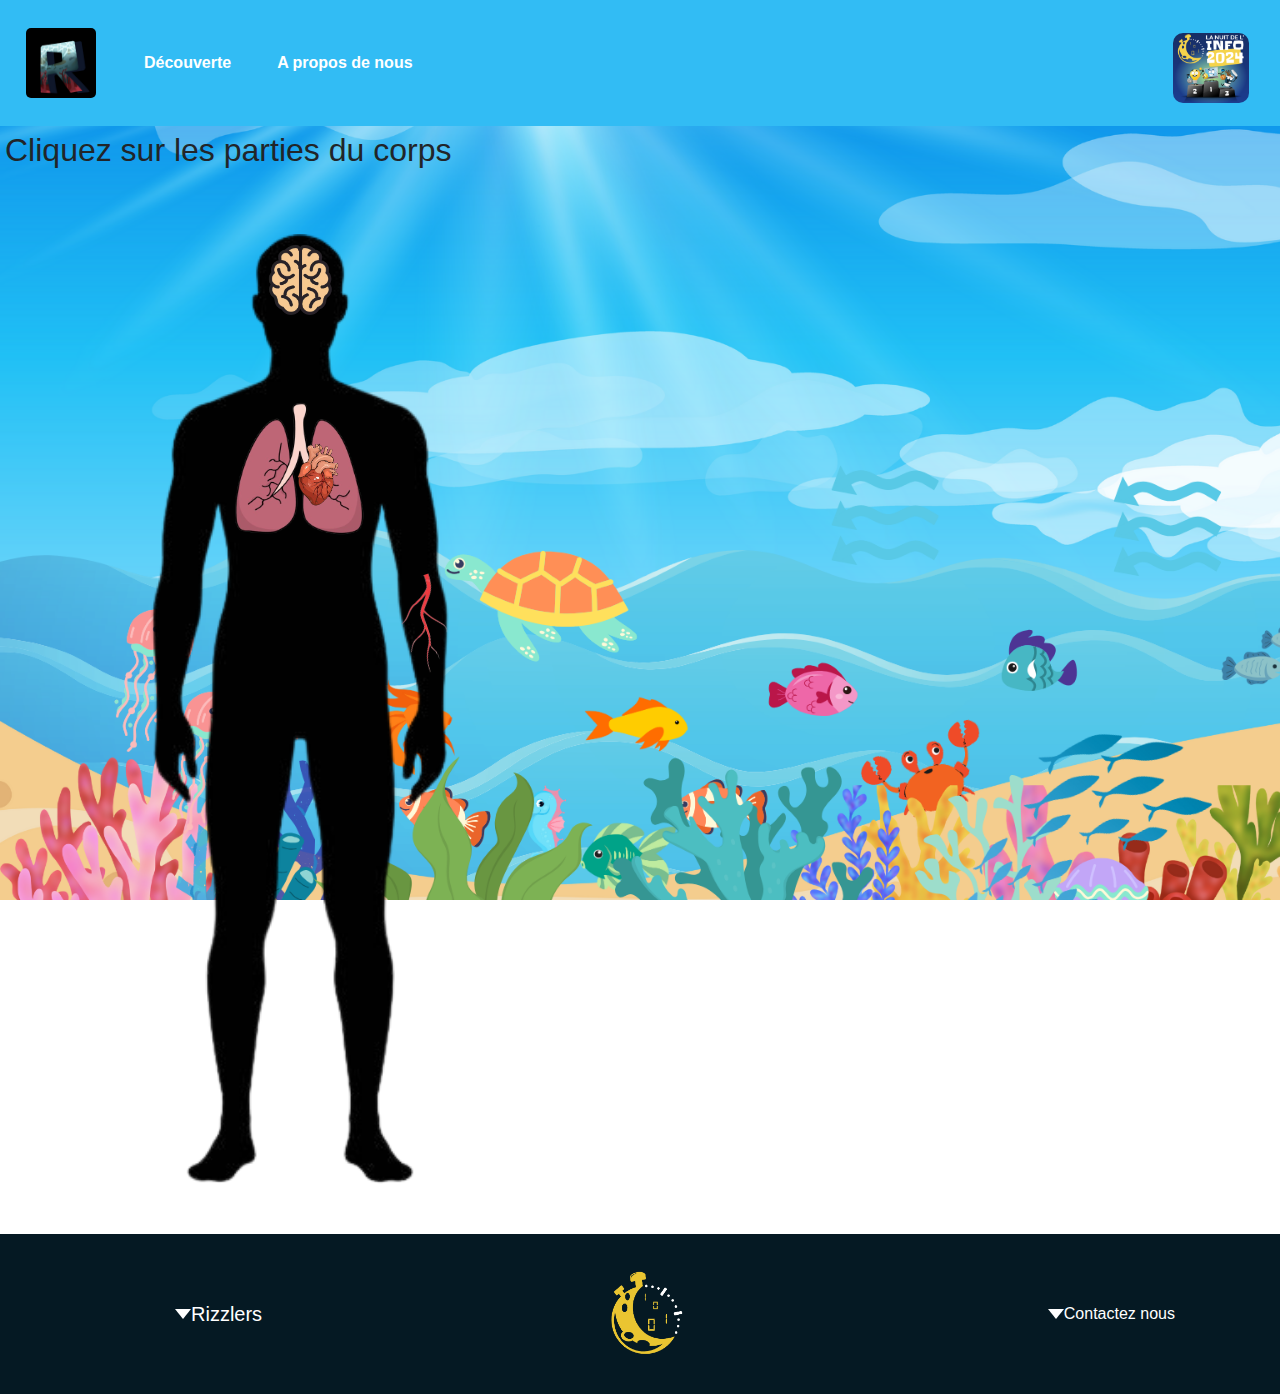
==== commit 1edf2dcf: "Update decouverte.html" ====
--- a/Mission principal/decouverte.html
+++ b/Mission principal/decouverte.html
@@ -19,7 +19,7 @@
     <div class="collapse navbar-collapse">
         <ul class="navbar-nav mr-auto">
             <li>
-                <a class="nav-link" href="decouverte.html">Notre site</a>
+                <a class="nav-link" href="decouverte.html">Découverte</a>
             </li>
             <li>
                 <a class="nav-link" href="equipe.html">A propos de nous</a>
